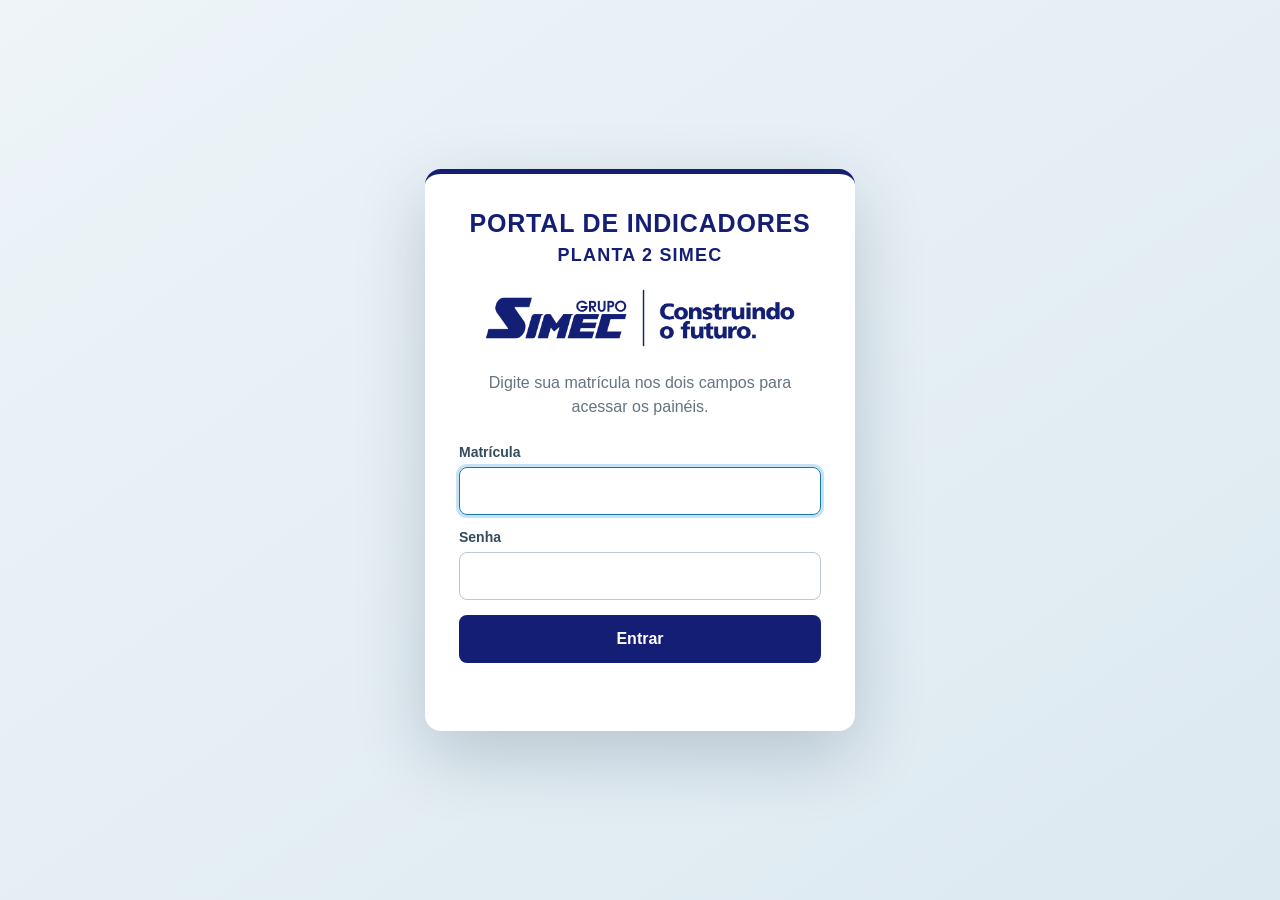
==== index.html @ 4b450b74 "Atualizar Portal SIMEC" ====
<!doctype html>
<html lang="pt-BR"><head><meta charset="utf-8"><meta name="viewport" content="width=device-width,initial-scale=1"><title>Portal de Indicadores Planta 2 Simec</title><meta name="description" content="Acesso aos painéis de treinamentos e manutenção SIMEC Planta 2."><link rel="icon" type="image/png" href="assets/simec-logo.png"><link rel="stylesheet" href="padrao.css?v=20260926-10"><style>html.auth-pending body{visibility:hidden}</style><script>document.documentElement.classList.add("auth-pending")</script><script src="auth.js" defer></script></head>
<body class="portal"><div class="portal-topbar">PORTAL DE INDICADORES PLANTA 2 SIMEC</div><header class="portal-header"><div class="portal-header-inner"><div class="portal-brand"><img class="simec-mark" src="assets/grupo-simec-logo.png" alt="Grupo SIMEC — Construindo o futuro"><img class="ladle-live" src="assets/panela-animada.svg" alt="Panela de aciaria animada, com aço fluindo e faíscas" width="100" height="100"></div><h1>PORTAL DE INDICADORES<br><span>PLANTA 2 SIMEC</span></h1><p>Manutenção e Produção · Equipes e áreas da usina</p></div></header>
<main class="portal-main"><div class="portal-intro"><h2>Acesse os painéis</h2><p>Selecione a área que deseja consultar.</p></div><div class="access-grid">
<a class="access-card training" href="treinamentos.html"><span class="area-label">PESSOAS E EQUIPES</span><div class="access-icon" aria-hidden="true"><svg viewBox="0 0 32 32" fill="none" stroke="currentColor" stroke-width="1.7"><path d="m3 11 13-6 13 6-13 6-13-6Zm5 3v9c5 4 11 4 16 0v-9M29 11v12"/></svg></div><h2>Controle de treinamentos</h2><p>Consulte colaboradores, treinamentos, situação e vencimentos por área e equipe.</p><span class="access-bottom">Acessar treinamentos <span aria-hidden="true">→</span></span></a>
<a class="access-card maintenance-access" href="manutencao.html"><span class="area-label">PLANEJAMENTO E CONTROLE</span><div class="access-icon" aria-hidden="true"><svg viewBox="0 0 32 32" fill="none" stroke="currentColor" stroke-width="1.7"><path d="M4 4v24h25M9 24v-7h4v7m4 0V11h4v13m4 0V6h4v18"/></svg></div><h2>Dashboard de manutenção</h2><p>Acompanhe ordens periódicas e não periódicas e a consecução do backlog.</p><span class="access-bottom">Acessar manutenção <span aria-hidden="true">→</span></span></a>
<a class="access-card backlog-access" href="backlog.html"><span class="area-label">PROGRAMAÇÃO SEMANAL</span><div class="access-icon" aria-hidden="true"><svg viewBox="0 0 32 32" fill="none" stroke="currentColor" stroke-width="1.7"><path d="M5 7h22v20H5zM5 12h22M10 4v6m12-6v6M9 17h5m4 0h5M9 22h5m4 0h5"/></svg></div><h2>Backlog e Programação de Manutenção</h2><p>Filtre ordens pendentes, controle as etapas e monte a programação semanal por área e bem.</p><span class="access-bottom">Acessar backlog e programação <span aria-hidden="true">→</span></span></a>
</div></main><footer class="portal-footer"><strong>SIMEC</strong><span>Manutenção e Produção</span></footer></body></html>
---- padrao.css ----
:root{--brand:#191e70;--maintenance:#004b87;--line:#dfe5ec;font-family:"Segoe UI",Arial,sans-serif;font-size:16px}*{box-sizing:border-box}body.portal{margin:0;background:#f0f5f8;color:#172d42;min-height:100vh;display:flex;flex-direction:column}a{color:inherit}.portal-header{background:white;border-bottom:4px solid var(--brand)}.portal-header-inner{width:min(1220px,100%);margin:auto;padding:28px 32px}.simec-mark{display:block;width:184px;height:74px;object-fit:cover;border-radius:4px}.portal-header h1{font-size:27px;margin:22px 0 8px;color:var(--brand);line-height:1.25}.portal-header p{margin:0;color:#667581;font-size:14px}.portal-main{width:min(1220px,100%);margin:auto;padding:40px 32px 68px;flex:1}.portal-intro h2{font-size:22px;color:var(--brand);margin:0 0 8px}.portal-intro p{color:#667581;margin:0 0 28px}.access-grid{display:grid;grid-template-columns:repeat(3,1fr);gap:24px}.backlog-access{--accent:#6c2aa6}.backlog-access .access-icon{background:#f2e9f8}@media(max-width:1050px) and (min-width:751px){.access-grid{grid-template-columns:1fr 1fr}}.access-card{--accent:var(--brand);text-decoration:none;display:flex;flex-direction:column;align-items:start;background:white;border:1px solid var(--line);border-top:4px solid var(--accent);border-radius:12px;padding:30px;min-height:338px;transition:box-shadow .16s,transform .16s}.access-card:hover{box-shadow:0 8px 24px #163b5512;transform:translateY(-3px)}.access-card:focus-visible,.portal-back:focus-visible{outline:3px solid #159cdc;outline-offset:5px}.maintenance-access{--accent:var(--maintenance)}.area-label{font-size:12px;letter-spacing:1.4px;color:#6e7e8a}.access-icon{margin-top:24px;width:48px;height:48px;border-radius:9px;background:#f0f2fc;color:var(--accent);display:grid;place-items:center}.maintenance-access .access-icon{background:#eaf4fc}.access-icon svg{width:31px;height:31px}.access-card h2{font-size:24px;color:var(--accent);margin:18px 0 10px;line-height:1.3}.access-card p{font-size:16px;line-height:1.65;color:#657482;margin:0 0 28px;max-width:440px}.access-bottom{border-top:1px solid var(--line);padding-top:18px;display:flex;justify-content:space-between;align-items:center;gap:16px;width:100%;margin-top:auto;color:var(--accent);font-weight:600;font-size:15px}.access-bottom>span{font-size:24px}.portal-footer{width:min(1156px,calc(100% - 64px));margin:0 auto;border-top:1px solid var(--line);padding:22px 0 26px;color:#6b7a87;display:flex;justify-content:space-between;font-size:13px}.portal-footer strong{color:var(--brand)}
.maintenance{font-family:"Segoe UI",Arial,sans-serif}.maintenance header{border-bottom:4px solid #0078bd;padding:24px 3%;background:#061c32}.maintenance .brand{display:block}.maintenance .brand img{width:176px;height:68px;max-height:none;object-fit:cover;background:#171f73;padding:0;border-radius:4px}.maintenance .brand-caption{margin-top:18px}.maintenance .brand-caption strong{font-size:27px;font-weight:650;display:block}.maintenance .brand-caption small{font-size:14px;font-weight:400;letter-spacing:0;color:#b8cede;margin-top:8px;display:block}.maintenance .head-right{flex-wrap:wrap;justify-content:flex-end;max-width:410px}.portal-back{display:inline-block;text-decoration:none;border:1px solid #537084;padding:10px 15px;border-radius:6px;color:white;font-size:14px}.portal-back:hover{background:#14374f}.maintenance nav{background:#09253d;padding-top:18px;gap:10px}.maintenance nav button{border-radius:0;font-size:15px;color:#b7ccdc}.maintenance nav button.active{background:transparent;border-bottom:3px solid #28b7fc;color:white;font-weight:600}.maintenance .filters{background:#fff;border:1px solid var(--line);border-radius:12px}.maintenance .filters label{color:#617687}.maintenance .filters select{border-color:#dce3e9;border-radius:7px}.maintenance .panel{border-top:3px solid #00598f;border-radius:12px}.maintenance .panel h2{color:#004b87}.maintenance h1{font-size:27px}.maintenance .eyebrow{display:none}.maintenance .chart text{font-family:"Segoe UI",Arial,sans-serif}
@media(max-width:750px){.portal-header-inner{padding:24px}.portal-main{padding:30px 24px 44px}.access-grid{grid-template-columns:1fr}.access-card{min-height:310px;padding:24px}.portal-footer{width:calc(100% - 48px)}.maintenance header{flex-direction:column;align-items:start}.maintenance .head-right{justify-content:flex-start;align-items:start;max-width:none;flex-direction:row}.maintenance .brand-caption strong{font-size:24px}.maintenance .brand img{width:154px;height:60px}.maintenance .brand-caption small{font-size:13px}.maintenance .page-heading{margin-top:0}.portal-header h1{font-size:25px}.access-card h2{font-size:22px}}@media(prefers-reduced-motion:reduce){.access-card{transition:none}.access-card:hover{transform:none}}
/* Tema claro alinhado ao painel de treinamentos. */
body.maintenance{background:#f0f5f8;color:#243746;--maintenance:#0057b8}
.maintenance header{background:#fff;color:#0057b8;border-bottom:5px solid #0057b8;padding:26px 28px}
.maintenance .brand-caption strong{color:#0057b8;font-weight:700}
.maintenance .brand-caption small,.maintenance .head-right{color:#697985}
.maintenance .portal-back,.maintenance header button{color:#0057b8;background:#fff;border:1px solid #dfe5ec;border-radius:7px}
.maintenance .portal-back:hover,.maintenance header button:hover{background:#edf4ff}
.maintenance nav{background:#f0f5f8;margin:18px 28px 0;padding:0;gap:10px;border-bottom:1px solid #dce3e9}
.maintenance nav button{color:#697985;padding:15px 18px;background:transparent;border-bottom:3px solid transparent}
.maintenance nav button:hover{color:#0057b8;background:#e8f0fa}
.maintenance nav button.active{color:#0057b8;border-bottom:3px solid #0057b8;background:transparent}
.maintenance main{max-width:none;padding:20px 28px 28px;display:flex;flex-direction:column}
.maintenance .filters{order:0;margin-bottom:20px;padding:16px;gap:12px}
.maintenance .filters label{font-size:14px;color:#697985}
.maintenance .filters select,.maintenance .filters button{color:#184575;border-color:#dfe5ec}
.maintenance .page-heading{order:1;color:#0057b8;margin:0 0 18px;align-items:center}
.maintenance .page-heading h1{font-size:20px;margin:0;font-weight:650}
.maintenance .count{color:#697985;font-size:14px}
.maintenance #content{order:2}
.maintenance .method{order:3;color:#697985}
.maintenance .panel{border:1px solid #dfe5ec;border-top:3px solid #0057b8;border-radius:12px;padding:20px}
.maintenance .panel h2{color:#0057b8;font-weight:650;font-size:18px}
.maintenance .metric{color:#0057b8}
.maintenance .gauge text{fill:#0057b8}
.maintenance .meta{color:#697985}
.maintenance footer{border-color:#dfe5ec;color:#697985;margin:0 28px}
.maintenance .notice{background:#e7f0fc;border-left-color:#0057b8;color:#284d70}
.maintenance .method a{color:#0057b8}
@media(max-width:750px){.maintenance header{padding:22px 18px}.maintenance nav{margin:14px 18px 0}.maintenance main{padding:18px}.maintenance .page-heading h1{font-size:19px}.maintenance .filters{padding:14px}.maintenance footer{margin:0 18px}.maintenance .head-right{gap:10px}}
/* Indicadores periodicos compactos, abaixo dos graficos. */
.maintenance #content:has(> .cards > .gauge-panel){display:flex;flex-direction:column}
.maintenance #content:has(> .cards > .gauge-panel) > .charts{display:contents}
.maintenance #content:has(> .cards > .gauge-panel) > .charts > .panel{order:0;margin-bottom:20px}
.maintenance #content:has(> .cards > .gauge-panel) > .cards{order:1;width:100%;max-width:850px;align-self:center;gap:14px;margin:0 0 20px}
.maintenance #content:has(> .cards > .gauge-panel) > .charts > .panel:has(table){order:2}
.maintenance .cards > .gauge-panel{padding:12px 14px}
.maintenance .cards > .gauge-panel h2{font-size:15px;margin-bottom:3px}
.maintenance .cards > .gauge-panel .gauge{height:118px;max-width:220px}
.maintenance .cards > .gauge-panel .meta{font-size:12px;line-height:1.5}
@media(max-width:600px){.maintenance #content:has(> .cards > .gauge-panel) > .cards{max-width:320px}.maintenance .cards > .gauge-panel .gauge{height:110px}}
.maintenance #content:has(> .cards > .gauge-panel) > .quantity-cards{order:-1;max-width:none;align-self:stretch;margin-bottom:20px}.maintenance .quantity-cards .panel{padding:18px 20px}.maintenance .quantity-cards .metric{font-size:38px;margin:10px 0 5px}
.export-toolbar{display:flex;align-items:center;justify-content:flex-end;gap:14px;margin:-4px 0 16px;flex-wrap:wrap}.export-toolbar button{display:inline-flex;align-items:center;gap:8px;color:#fff;background:#167242;border:1px solid #167242;font-weight:600}.export-toolbar button:hover{background:#105c34}.export-toolbar button span{font-size:23px;line-height:1}.export-toolbar>span{color:#697985;font-size:13px}
.portal-brand{display:flex;align-items:center;gap:18px}.ladle-animation{position:relative;width:76px;height:100px;overflow:visible}.ladle-motion{position:absolute;inset:0;overflow:hidden;transform-origin:65% 23%;animation:ladle-pour 3.8s ease-in-out infinite}.ladle-motion img{position:absolute;width:230px;max-width:none;height:108px;right:0;top:-4px;mix-blend-mode:multiply}.molten-glow{position:absolute;left:22px;bottom:10px;width:15px;height:5px;border-radius:50%;background:#ff781c;box-shadow:0 0 12px 4px #ff9b3655;animation:steel-glow 1.2s ease-in-out infinite alternate}.access-card:hover,.access-card:focus-visible{border-top-color:#ff6424;box-shadow:0 13px 30px #172f4c20;transform:translateY(-4px)}.access-card:hover .access-bottom,.access-card:focus-visible .access-bottom,.access-card:hover .access-icon,.access-card:focus-visible .access-icon{color:#ee591c}.access-card:hover .access-icon{background:#fff0e8}.access-bottom>span{transition:transform .2s,color .2s}.access-card:hover .access-bottom>span{transform:translateX(5px);color:#ff6424}.portal-brand:hover .ladle-motion{animation-duration:1.8s;filter:drop-shadow(0 0 4px #ff842a55)}
@keyframes ladle-pour{0%,100%{transform:rotate(0deg)}35%,65%{transform:rotate(-13deg) translateY(1px)}80%{transform:rotate(-4deg)}}@keyframes steel-glow{from{opacity:.45;transform:scale(.8)}to{opacity:1;transform:scale(1.25);box-shadow:0 0 16px 6px #ff7f3555}}@media(prefers-reduced-motion:reduce){.ladle-motion,.molten-glow{animation:none}.access-card:hover,.access-card:focus-visible{transform:none}.access-bottom>span{transition:none}}

.portal-brand .ladle-user-animation{display:block;width:120px;height:120px;object-fit:contain;flex:none}
@media(max-width:600px){.portal-brand .ladle-user-animation{width:96px;height:96px}}

/* Cabecalho do portal: logo esquerda, titulo central, panela direita. */
.portal-header-inner{display:grid;grid-template-columns:200px minmax(0,1fr) 180px;grid-template-rows:1fr auto auto 1fr;column-gap:24px;min-height:210px;padding-top:22px;padding-bottom:22px;align-items:center}
.portal-brand{display:contents}
.portal-brand .simec-mark{grid-column:1;grid-row:1/5;align-self:center}
.portal-brand .ladle-user-animation{grid-column:3;grid-row:1/5;width:170px;height:170px;justify-self:end;align-self:center}
.portal-header h1{grid-column:2;grid-row:2;margin:0 0 10px;text-align:center;font-size:30px}
.portal-header p{grid-column:2;grid-row:3;text-align:center;line-height:1.5;margin:0}
@media(max-width:750px){.portal-header-inner{grid-template-columns:130px minmax(0,1fr) 120px;column-gap:12px;padding:18px;min-height:180px}.portal-brand .simec-mark{width:130px;height:58px}.portal-brand .ladle-user-animation{width:120px;height:120px}.portal-header h1{font-size:23px}.portal-header p{font-size:13px}}
@media(max-width:520px){.portal-header-inner{grid-template-columns:1fr 1fr;grid-template-rows:auto auto auto;gap:8px 16px}.portal-brand .simec-mark{grid-column:1;grid-row:1}.portal-brand .ladle-user-animation{grid-column:2;grid-row:1;width:130px;height:130px}.portal-header h1{grid-column:1/3;grid-row:2;margin:4px 0}.portal-header p{grid-column:1/3;grid-row:3;margin-bottom:12px}}

/* Referencia visual do video: panela compacta junto ao logo. */
.portal-topbar{background:#141b62;color:white;text-align:center;padding:13px 20px;font-size:16px;font-weight:600;line-height:1.4}
.portal-header-inner{display:block;min-height:0;padding:24px 32px 28px}
.portal-brand{display:flex;align-items:center;gap:24px}
.portal-brand .simec-mark{width:184px;height:74px}
.portal-brand .ladle-animation{width:76px;height:100px;flex:none}
.portal-header h1{text-align:left;margin:18px 0 8px;font-size:30px}
.portal-header p{text-align:left;margin:0;font-size:14px}
.portal-header{border-bottom:2px solid #191e70}
.portal-brand .ladle-motion{animation:reference-pour 3s ease-in-out infinite}
.portal-brand:hover .ladle-motion{animation-duration:3s}
@keyframes reference-pour{0%,100%{transform:rotate(0deg)}45%,65%{transform:rotate(-7deg)}80%{transform:rotate(-3deg)}}
@media(max-width:600px){.portal-topbar{font-size:14px;padding:11px 16px}.portal-header-inner{padding:20px 24px 24px}.portal-header h1{font-size:25px}.portal-brand{gap:16px}.portal-brand .simec-mark{width:154px;height:64px}}
@media(prefers-reduced-motion:reduce){.portal-brand .ladle-motion{animation:none}}

.portal-brand .ladle-live{display:block;width:100px;height:100px;object-fit:contain;flex:none}
.portal-header h1{text-align:center}
.portal-brand .simec-mark{width:min(360px,55vw);height:auto;object-fit:contain;border-radius:0}
.maintenance .brand img{width:min(360px,70vw);height:auto;object-fit:contain;background:transparent;border-radius:0}
@media(max-width:600px){.portal-brand .simec-mark{width:min(260px,70vw)}.maintenance .brand img{width:min(280px,80vw)}}

/* Cabeçalho final: marca à esquerda, título central e animação à direita. */
.portal-header-inner{display:grid;grid-template-columns:minmax(220px,280px) minmax(260px,1fr) 130px;grid-template-rows:auto auto;gap:8px 30px;align-items:center;min-height:165px;padding:22px 32px}
.portal-brand{display:contents}
.portal-brand .simec-mark{grid-column:1;grid-row:1/3;width:250px;max-width:100%;height:auto;justify-self:start}
.portal-brand .ladle-live{grid-column:3;grid-row:1/3;width:115px;height:115px;justify-self:end;align-self:center}
.portal-header h1{grid-column:2;grid-row:1;text-align:center;align-self:end;margin:0;font-size:29px;line-height:1.2}
.portal-header h1 span{display:block;margin-top:5px;font-size:21px;letter-spacing:1.2px}
.portal-header p{grid-column:2;grid-row:2;text-align:center;align-self:start;margin:0}
@media(max-width:760px){.portal-header-inner{grid-template-columns:minmax(150px,1fr) 100px;grid-template-rows:auto auto auto;gap:8px 18px}.portal-brand .simec-mark{grid-column:1;grid-row:1;width:min(250px,100%)}.portal-brand .ladle-live{grid-column:2;grid-row:1;width:95px;height:95px}.portal-header h1{grid-column:1/3;grid-row:2;align-self:center;font-size:25px}.portal-header h1 span{font-size:18px}.portal-header p{grid-column:1/3;grid-row:3}}
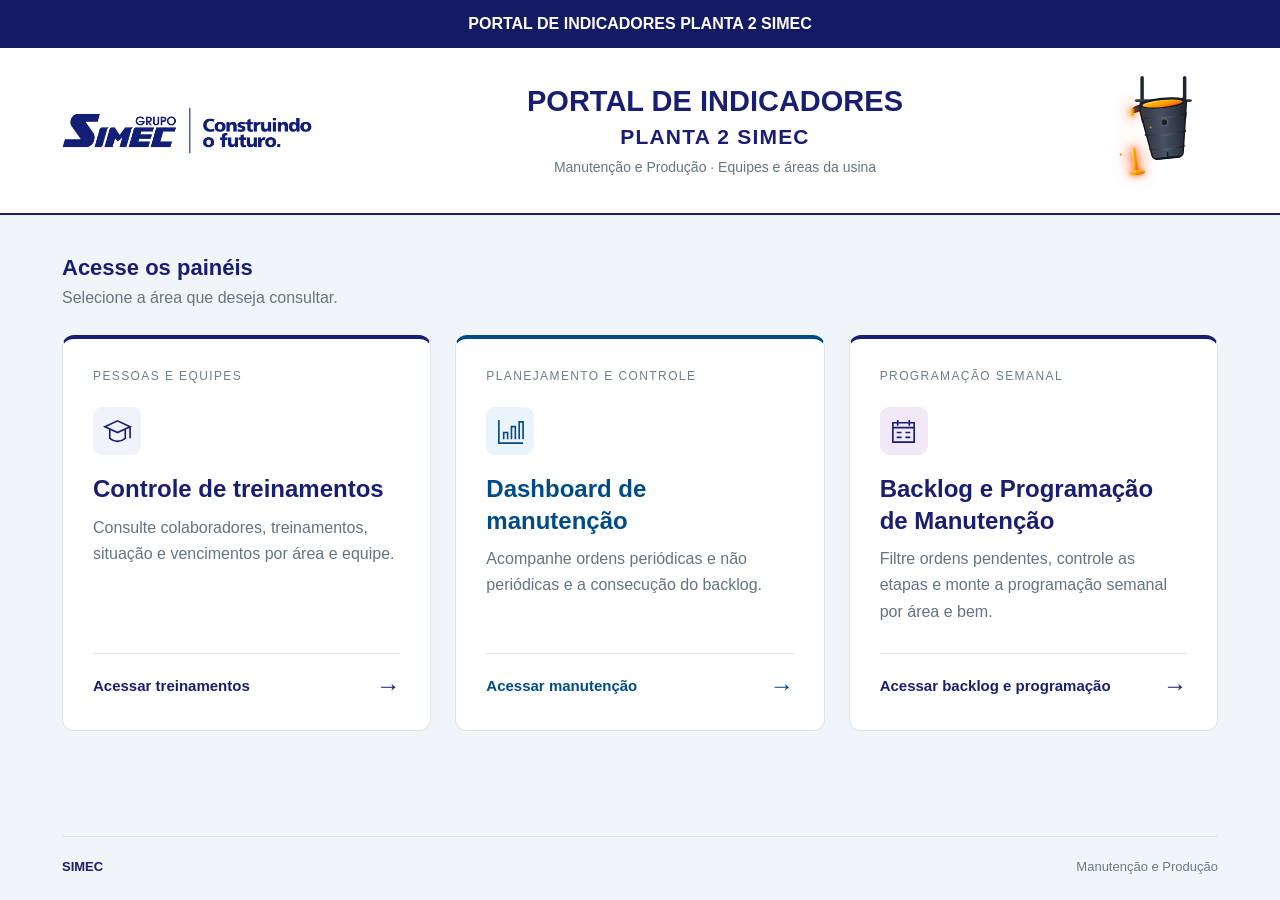
==== commit c91545e3: "Aprimorar programacao e filtros do Portal SIMEC" ====
--- a/index.html
+++ b/index.html
@@ -1,5 +1,5 @@
 <!doctype html>
-<html lang="pt-BR"><head><meta charset="utf-8"><meta name="viewport" content="width=device-width,initial-scale=1"><title>Portal de Indicadores Planta 2 Simec</title><meta name="description" content="Acesso aos painéis de treinamentos e manutenção SIMEC Planta 2."><link rel="icon" type="image/png" href="assets/simec-logo.png"><link rel="stylesheet" href="padrao.css?v=20260926-10"><style>html.auth-pending body{visibility:hidden}</style><script>document.documentElement.classList.add("auth-pending")</script><script src="auth.js" defer></script></head>
+<html lang="pt-BR"><head><meta charset="utf-8"><meta name="viewport" content="width=device-width,initial-scale=1"><title>Portal de Indicadores Planta 2 Simec</title><meta name="description" content="Acesso aos painéis de treinamentos e manutenção SIMEC Planta 2."><link rel="icon" type="image/png" href="assets/simec-logo.png"><link rel="stylesheet" href="padrao.css?v=20260926-10"><script src="azure-auth.js" defer></script></head>
 <body class="portal"><div class="portal-topbar">PORTAL DE INDICADORES PLANTA 2 SIMEC</div><header class="portal-header"><div class="portal-header-inner"><div class="portal-brand"><img class="simec-mark" src="assets/grupo-simec-logo.png" alt="Grupo SIMEC — Construindo o futuro"><img class="ladle-live" src="assets/panela-animada.svg" alt="Panela de aciaria animada, com aço fluindo e faíscas" width="100" height="100"></div><h1>PORTAL DE INDICADORES<br><span>PLANTA 2 SIMEC</span></h1><p>Manutenção e Produção · Equipes e áreas da usina</p></div></header>
 <main class="portal-main"><div class="portal-intro"><h2>Acesse os painéis</h2><p>Selecione a área que deseja consultar.</p></div><div class="access-grid">
 <a class="access-card training" href="treinamentos.html"><span class="area-label">PESSOAS E EQUIPES</span><div class="access-icon" aria-hidden="true"><svg viewBox="0 0 32 32" fill="none" stroke="currentColor" stroke-width="1.7"><path d="m3 11 13-6 13 6-13 6-13-6Zm5 3v9c5 4 11 4 16 0v-9M29 11v12"/></svg></div><h2>Controle de treinamentos</h2><p>Consulte colaboradores, treinamentos, situação e vencimentos por área e equipe.</p><span class="access-bottom">Acessar treinamentos <span aria-hidden="true">→</span></span></a>
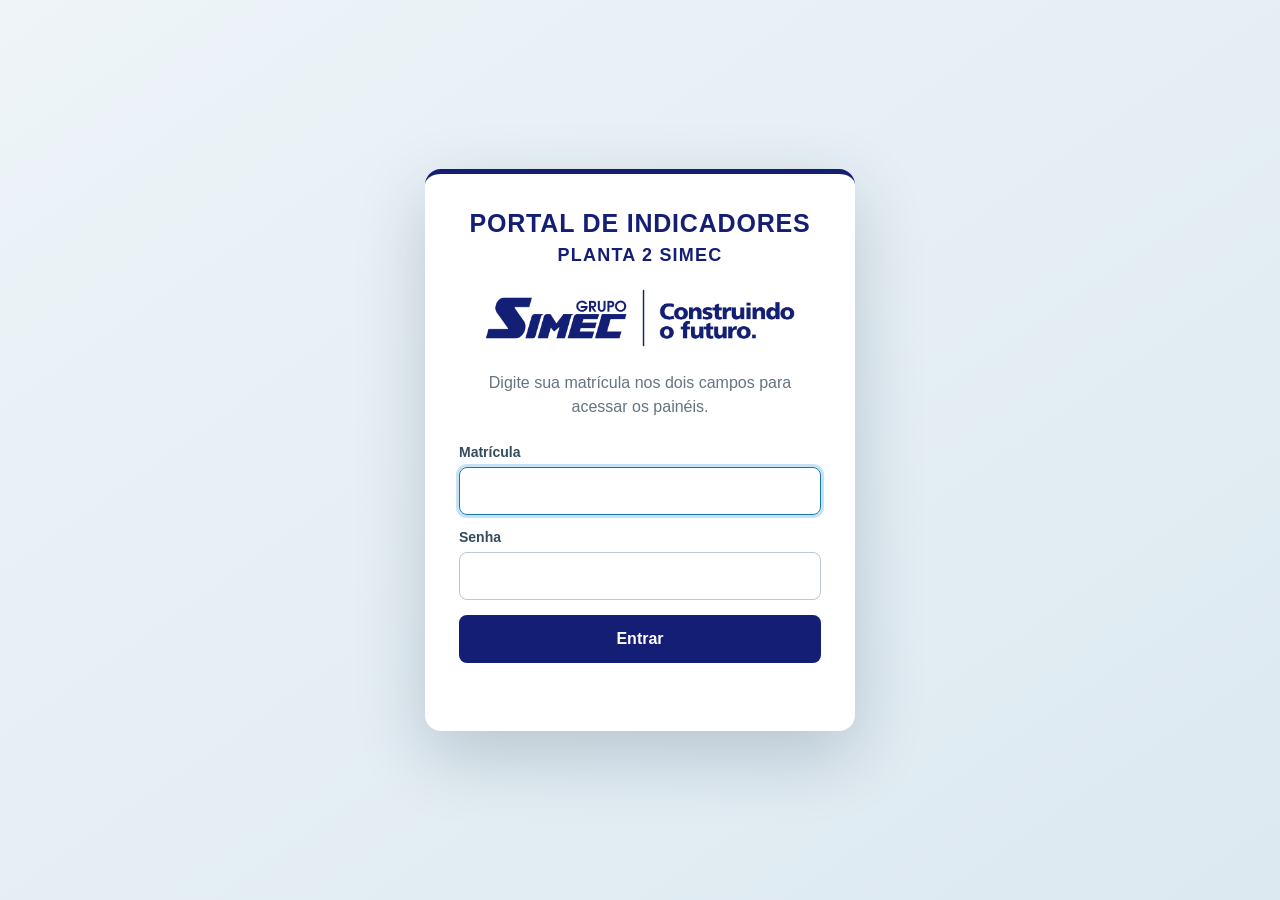
==== commit f9abe4bf: "Aprimorar programacao e filtros do Portal SIMEC" ====
--- a/index.html
+++ b/index.html
@@ -1,5 +1,5 @@
 <!doctype html>
-<html lang="pt-BR"><head><meta charset="utf-8"><meta name="viewport" content="width=device-width,initial-scale=1"><title>Portal de Indicadores Planta 2 Simec</title><meta name="description" content="Acesso aos painéis de treinamentos e manutenção SIMEC Planta 2."><link rel="icon" type="image/png" href="assets/simec-logo.png"><link rel="stylesheet" href="padrao.css?v=20260926-10"><script src="azure-auth.js" defer></script></head>
+<html lang="pt-BR"><head><meta charset="utf-8"><meta name="viewport" content="width=device-width,initial-scale=1"><title>Portal de Indicadores Planta 2 Simec</title><meta name="description" content="Acesso aos painéis de treinamentos e manutenção SIMEC Planta 2."><link rel="icon" type="image/png" href="assets/simec-logo.png"><link rel="stylesheet" href="padrao.css?v=20260926-10"><style>html.auth-pending body{visibility:hidden}</style><script>document.documentElement.classList.add("auth-pending")</script><script src="auth.js?v=20260930-crown2" defer></script></head>
 <body class="portal"><div class="portal-topbar">PORTAL DE INDICADORES PLANTA 2 SIMEC</div><header class="portal-header"><div class="portal-header-inner"><div class="portal-brand"><img class="simec-mark" src="assets/grupo-simec-logo.png" alt="Grupo SIMEC — Construindo o futuro"><img class="ladle-live" src="assets/panela-animada.svg" alt="Panela de aciaria animada, com aço fluindo e faíscas" width="100" height="100"></div><h1>PORTAL DE INDICADORES<br><span>PLANTA 2 SIMEC</span></h1><p>Manutenção e Produção · Equipes e áreas da usina</p></div></header>
 <main class="portal-main"><div class="portal-intro"><h2>Acesse os painéis</h2><p>Selecione a área que deseja consultar.</p></div><div class="access-grid">
 <a class="access-card training" href="treinamentos.html"><span class="area-label">PESSOAS E EQUIPES</span><div class="access-icon" aria-hidden="true"><svg viewBox="0 0 32 32" fill="none" stroke="currentColor" stroke-width="1.7"><path d="m3 11 13-6 13 6-13 6-13-6Zm5 3v9c5 4 11 4 16 0v-9M29 11v12"/></svg></div><h2>Controle de treinamentos</h2><p>Consulte colaboradores, treinamentos, situação e vencimentos por área e equipe.</p><span class="access-bottom">Acessar treinamentos <span aria-hidden="true">→</span></span></a>
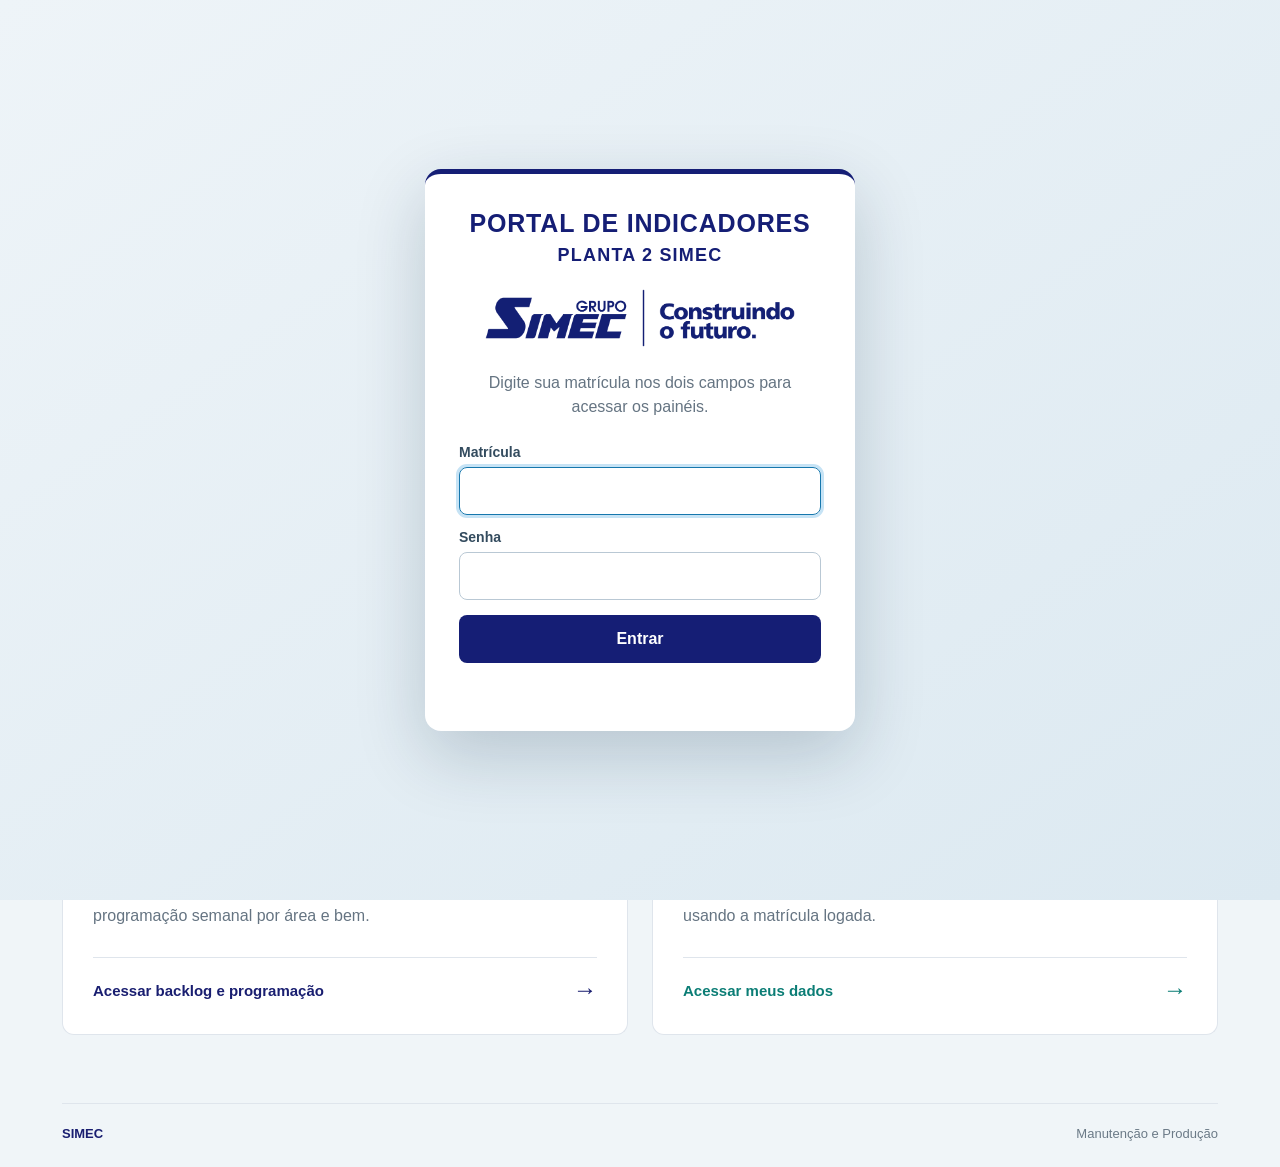
==== commit f09d4215: "Criar painel individual do colaborador" ====
--- a/index.html
+++ b/index.html
@@ -1,8 +1,10 @@
 <!doctype html>
-<html lang="pt-BR"><head><meta charset="utf-8"><meta name="viewport" content="width=device-width,initial-scale=1"><title>Portal de Indicadores Planta 2 Simec</title><meta name="description" content="Acesso aos painéis de treinamentos e manutenção SIMEC Planta 2."><link rel="icon" type="image/png" href="assets/simec-logo.png"><link rel="stylesheet" href="padrao.css?v=20260926-10"><style>html.auth-pending body{visibility:hidden}</style><script>document.documentElement.classList.add("auth-pending")</script><script src="auth.js?v=20260930-crown2" defer></script></head>
+<html lang="pt-BR"><head><meta charset="utf-8"><meta name="viewport" content="width=device-width,initial-scale=1"><title>Portal de Indicadores Planta 2 Simec</title><meta name="description" content="Acesso aos painéis de treinamentos e manutenção SIMEC Planta 2."><link rel="icon" type="image/png" href="assets/simec-logo.png"><link rel="stylesheet" href="padrao.css?v=20260926-10"><style>html.auth-pending body{visibility:hidden}</style><script>document.documentElement.classList.add("auth-pending")</script><script src="auth.js" defer></script></head>
 <body class="portal"><div class="portal-topbar">PORTAL DE INDICADORES PLANTA 2 SIMEC</div><header class="portal-header"><div class="portal-header-inner"><div class="portal-brand"><img class="simec-mark" src="assets/grupo-simec-logo.png" alt="Grupo SIMEC — Construindo o futuro"><img class="ladle-live" src="assets/panela-animada.svg" alt="Panela de aciaria animada, com aço fluindo e faíscas" width="100" height="100"></div><h1>PORTAL DE INDICADORES<br><span>PLANTA 2 SIMEC</span></h1><p>Manutenção e Produção · Equipes e áreas da usina</p></div></header>
 <main class="portal-main"><div class="portal-intro"><h2>Acesse os painéis</h2><p>Selecione a área que deseja consultar.</p></div><div class="access-grid">
 <a class="access-card training" href="treinamentos.html"><span class="area-label">PESSOAS E EQUIPES</span><div class="access-icon" aria-hidden="true"><svg viewBox="0 0 32 32" fill="none" stroke="currentColor" stroke-width="1.7"><path d="m3 11 13-6 13 6-13 6-13-6Zm5 3v9c5 4 11 4 16 0v-9M29 11v12"/></svg></div><h2>Controle de treinamentos</h2><p>Consulte colaboradores, treinamentos, situação e vencimentos por área e equipe.</p><span class="access-bottom">Acessar treinamentos <span aria-hidden="true">→</span></span></a>
 <a class="access-card maintenance-access" href="manutencao.html"><span class="area-label">PLANEJAMENTO E CONTROLE</span><div class="access-icon" aria-hidden="true"><svg viewBox="0 0 32 32" fill="none" stroke="currentColor" stroke-width="1.7"><path d="M4 4v24h25M9 24v-7h4v7m4 0V11h4v13m4 0V6h4v18"/></svg></div><h2>Dashboard de manutenção</h2><p>Acompanhe ordens periódicas e não periódicas e a consecução do backlog.</p><span class="access-bottom">Acessar manutenção <span aria-hidden="true">→</span></span></a>
 <a class="access-card backlog-access" href="backlog.html"><span class="area-label">PROGRAMAÇÃO SEMANAL</span><div class="access-icon" aria-hidden="true"><svg viewBox="0 0 32 32" fill="none" stroke="currentColor" stroke-width="1.7"><path d="M5 7h22v20H5zM5 12h22M10 4v6m12-6v6M9 17h5m4 0h5M9 22h5m4 0h5"/></svg></div><h2>Backlog e Programação de Manutenção</h2><p>Filtre ordens pendentes, controle as etapas e monte a programação semanal por área e bem.</p><span class="access-bottom">Acessar backlog e programação <span aria-hidden="true">→</span></span></a>
+<a class="access-card employee-access" href="funcionario.html"><span class="area-label">MINHA CONSULTA</span><div class="access-icon" aria-hidden="true"><svg viewBox="0 0 32 32" fill="none" stroke="currentColor" stroke-width="1.7"><circle cx="16" cy="10" r="5"/><path d="M6 28c1-8 5-12 10-12s9 4 10 12M22 7h7m-3-3v6"/></svg></div><h2>Painel do colaborador</h2><p>Consulte seus treinamentos e sua programação semanal usando a matrícula logada.</p><span class="access-bottom">Acessar meus dados <span aria-hidden="true">→</span></span></a>
 </div></main><footer class="portal-footer"><strong>SIMEC</strong><span>Manutenção e Produção</span></footer></body></html>
+
--- a/padrao.css
+++ b/padrao.css
@@ -90,3 +90,6 @@
 .portal-header p{grid-column:2;grid-row:2;text-align:center;align-self:start;margin:0}
 @media(max-width:760px){.portal-header-inner{grid-template-columns:minmax(150px,1fr) 100px;grid-template-rows:auto auto auto;gap:8px 18px}.portal-brand .simec-mark{grid-column:1;grid-row:1;width:min(250px,100%)}.portal-brand .ladle-live{grid-column:2;grid-row:1;width:95px;height:95px}.portal-header h1{grid-column:1/3;grid-row:2;align-self:center;font-size:25px}.portal-header h1 span{font-size:18px}.portal-header p{grid-column:1/3;grid-row:3}}
 
+
+/* Painel individual */
+.employee-access{--accent:#0b7d75}.employee-access .access-icon{background:#e6f7f4}@media(min-width:751px){.access-grid{grid-template-columns:repeat(2,1fr)}}
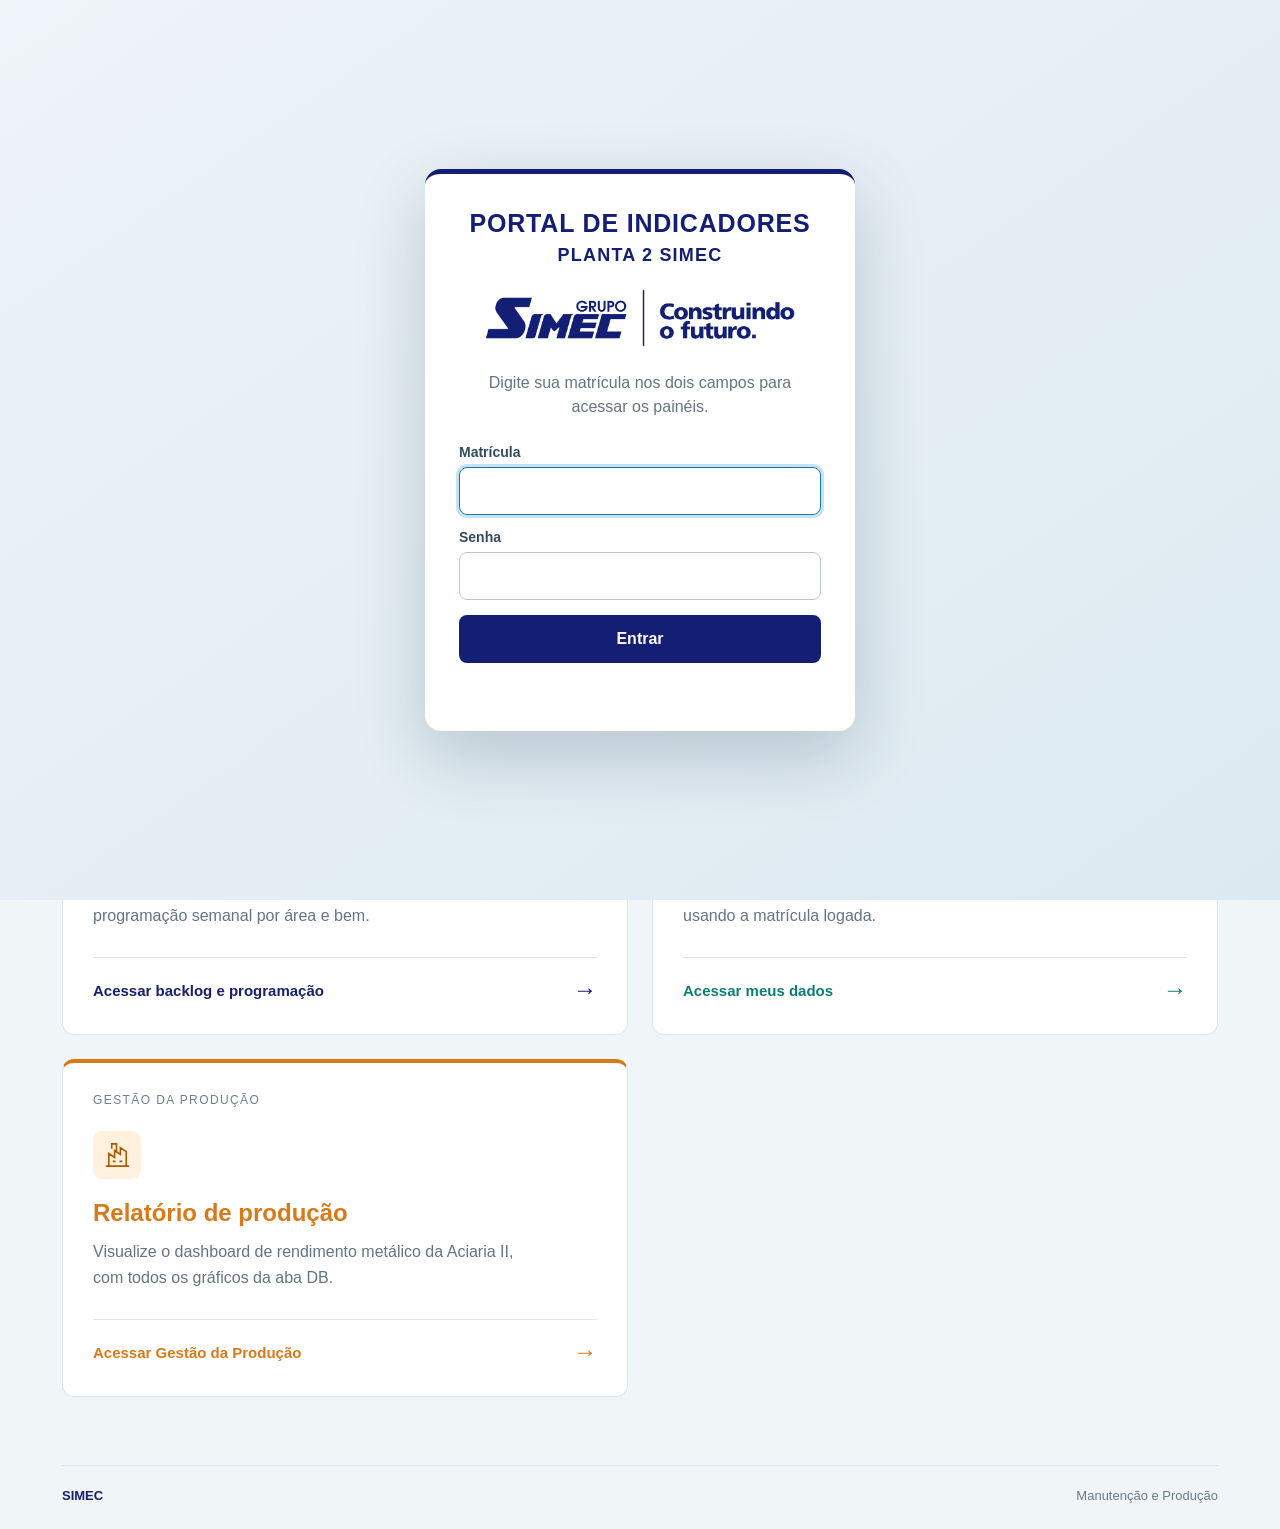
==== commit 75c562b3: "Adicionar Gestão da Produção e consulta de programação" ====
--- a/index.html
+++ b/index.html
@@ -6,5 +6,6 @@
 <a class="access-card maintenance-access" href="manutencao.html"><span class="area-label">PLANEJAMENTO E CONTROLE</span><div class="access-icon" aria-hidden="true"><svg viewBox="0 0 32 32" fill="none" stroke="currentColor" stroke-width="1.7"><path d="M4 4v24h25M9 24v-7h4v7m4 0V11h4v13m4 0V6h4v18"/></svg></div><h2>Dashboard de manutenção</h2><p>Acompanhe ordens periódicas e não periódicas e a consecução do backlog.</p><span class="access-bottom">Acessar manutenção <span aria-hidden="true">→</span></span></a>
 <a class="access-card backlog-access" href="backlog.html"><span class="area-label">PROGRAMAÇÃO SEMANAL</span><div class="access-icon" aria-hidden="true"><svg viewBox="0 0 32 32" fill="none" stroke="currentColor" stroke-width="1.7"><path d="M5 7h22v20H5zM5 12h22M10 4v6m12-6v6M9 17h5m4 0h5M9 22h5m4 0h5"/></svg></div><h2>Backlog e Programação de Manutenção</h2><p>Filtre ordens pendentes, controle as etapas e monte a programação semanal por área e bem.</p><span class="access-bottom">Acessar backlog e programação <span aria-hidden="true">→</span></span></a>
 <a class="access-card employee-access" href="funcionario.html"><span class="area-label">MINHA CONSULTA</span><div class="access-icon" aria-hidden="true"><svg viewBox="0 0 32 32" fill="none" stroke="currentColor" stroke-width="1.7"><circle cx="16" cy="10" r="5"/><path d="M6 28c1-8 5-12 10-12s9 4 10 12M22 7h7m-3-3v6"/></svg></div><h2>Painel do colaborador</h2><p>Consulte seus treinamentos e sua programação semanal usando a matrícula logada.</p><span class="access-bottom">Acessar meus dados <span aria-hidden="true">→</span></span></a>
+<a class="access-card production-access" href="gestao-producao.html"><span class="area-label">GESTÃO DA PRODUÇÃO</span><div class="access-icon" aria-hidden="true"><svg viewBox="0 0 32 32" fill="none" stroke="currentColor" stroke-width="1.7"><path d="M4 27h24M7 27V14l6 4v-7l6 4V8l6 4v15M10 9V4h5v8M11 22h3m4 0h3"/></svg></div><h2>Relatório de produção</h2><p>Visualize o dashboard de rendimento metálico da Aciaria II, com todos os gráficos da aba DB.</p><span class="access-bottom">Acessar Gestão da Produção <span aria-hidden="true">→</span></span></a>
 </div></main><footer class="portal-footer"><strong>SIMEC</strong><span>Manutenção e Produção</span></footer></body></html>
 
--- a/padrao.css
+++ b/padrao.css
@@ -93,3 +93,6 @@
 
 /* Painel individual */
 .employee-access{--accent:#0b7d75}.employee-access .access-icon{background:#e6f7f4}@media(min-width:751px){.access-grid{grid-template-columns:repeat(2,1fr)}}
+
+/* Gestão da produção */
+.production-access{--accent:#d97917}.production-access .access-icon{background:#fff1dd;color:#a85b00}
